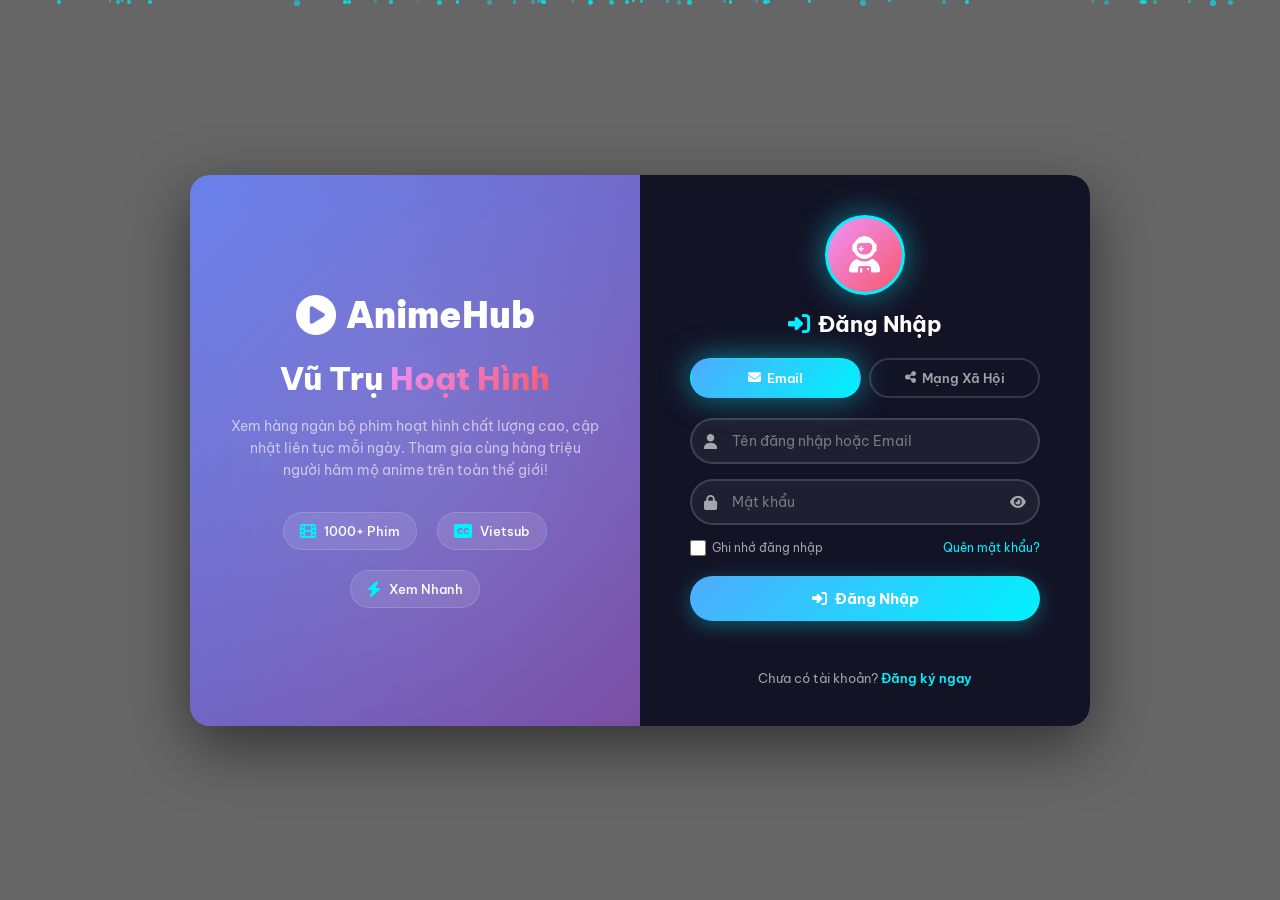
==== home.html @ 4efbe707 "Create home.html" ====
<!DOCTYPE html>
<html lang="vi">
<head>
    <meta charset="UTF-8">
    <meta name="viewport" content="width=device-width, initial-scale=1.0">
    <title>🎬 AnimeHub - Xem Phim Hoạt Hình Online</title>
    <link rel="stylesheet" href="https://cdnjs.cloudflare.com/ajax/libs/font-awesome/6.5.1/css/all.min.css">
    <link href="https://fonts.googleapis.com/css2?family=Be+Vietnam+Pro:wght@300;400;500;600;700;800;900&display=swap" rel="stylesheet">
    <link rel="stylesheet" href="css/style.css">
</head>
<body>
    <!-- ... (giữ nguyên nội dung home.html như trước) ... -->
    
    <!-- CHỈ THÊM DÒNG NÀY Ở ĐẦU <script> -->
    <script>
        // Kiểm tra đăng nhập
        if (!localStorage.getItem('ah_current_user_v5')) {
            window.location.href = 'index.html';
        }
    </script>
    <script src="js/app.js"></script>
</body>
</html>
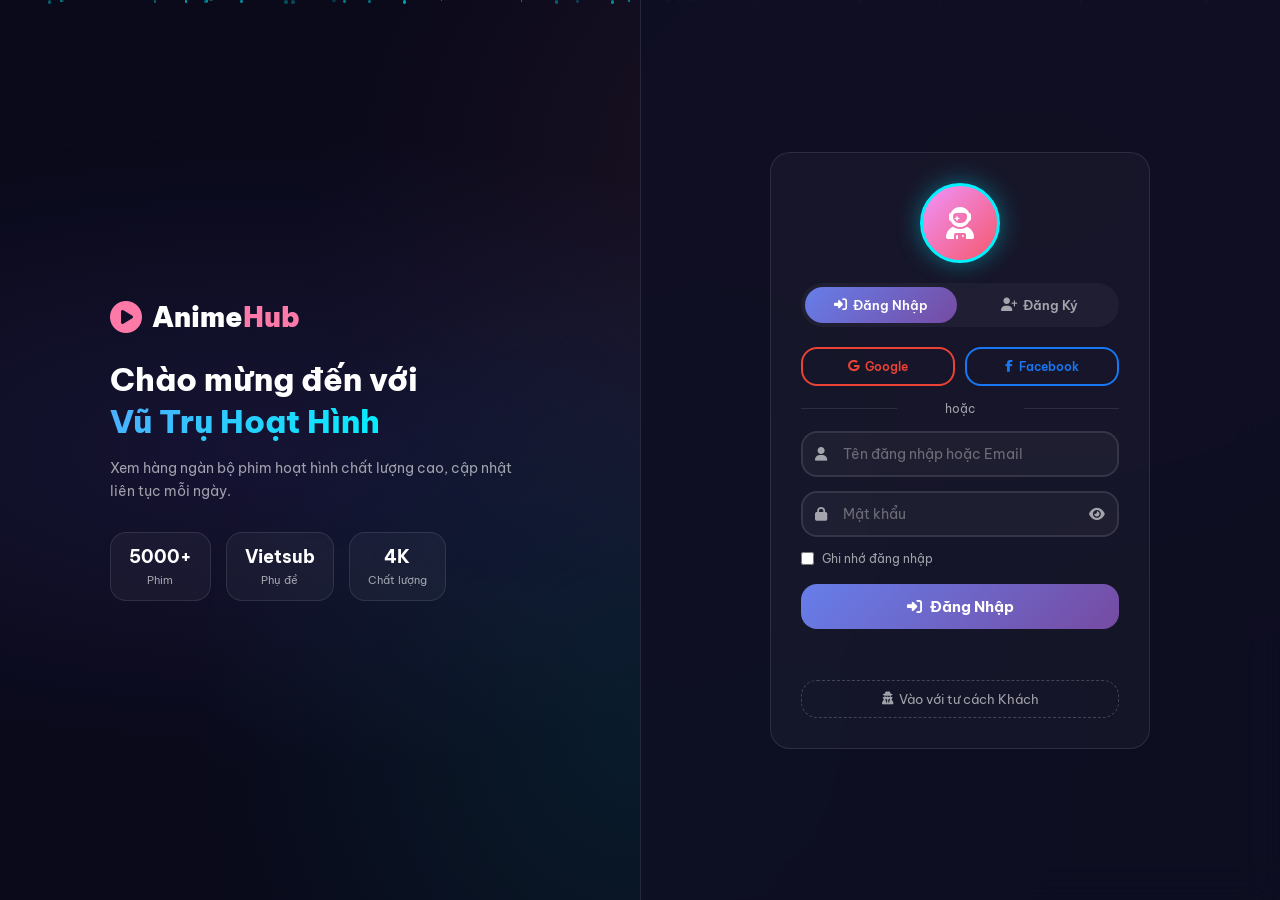
==== commit 861c13e2: "Update home.html" ====
--- a/home.html
+++ b/home.html
@@ -3,21 +3,154 @@
 <head>
     <meta charset="UTF-8">
     <meta name="viewport" content="width=device-width, initial-scale=1.0">
-    <title>🎬 AnimeHub - Xem Phim Hoạt Hình Online</title>
+    <title>🎬 AnimeHub - Xem Phim Hoạt Hình</title>
     <link rel="stylesheet" href="https://cdnjs.cloudflare.com/ajax/libs/font-awesome/6.5.1/css/all.min.css">
     <link href="https://fonts.googleapis.com/css2?family=Be+Vietnam+Pro:wght@300;400;500;600;700;800;900&display=swap" rel="stylesheet">
     <link rel="stylesheet" href="css/style.css">
 </head>
 <body>
-    <!-- ... (giữ nguyên nội dung home.html như trước) ... -->
-    
-    <!-- CHỈ THÊM DÒNG NÀY Ở ĐẦU <script> -->
+    <!-- Check login -->
     <script>
-        // Kiểm tra đăng nhập
-        if (!localStorage.getItem('ah_current_user_v5')) {
+        if (!localStorage.getItem('ah_current_user_v7')) {
             window.location.href = 'index.html';
         }
     </script>
+
+    <!-- Background -->
+    <div class="bg-universe"></div>
+
+    <!-- Navbar -->
+    <nav class="navbar" id="navbar">
+        <div class="navbar-inner">
+            <div class="brand" onclick="App.navigate('home')">
+                <i class="fas fa-play-circle"></i> AnimeHub
+            </div>
+            <div class="nav-links">
+                <button class="nav-btn active" onclick="App.navigate('home')"><i class="fas fa-home"></i> Trang Chủ</button>
+                <button class="nav-btn" onclick="App.navigate('explore')"><i class="fas fa-compass"></i> Khám Phá</button>
+                <button class="nav-btn" onclick="App.navigate('trending')"><i class="fas fa-fire"></i> Thịnh Hành</button>
+                <button class="nav-btn" onclick="App.navigate('newest')"><i class="fas fa-clock"></i> Mới Nhất</button>
+            </div>
+            <div id="navRight"></div>
+        </div>
+    </nav>
+
+    <!-- Content -->
+    <div class="app-layout">
+        <aside class="sidebar" id="sidebar">
+            <div class="sidebar-section">
+                <div class="sidebar-label">Menu</div>
+                <button class="sidebar-item active" onclick="App.navigate('home')"><i class="fas fa-home"></i> Trang Chủ</button>
+                <button class="sidebar-item" onclick="App.navigate('explore')"><i class="fas fa-compass"></i> Khám Phá</button>
+                <button class="sidebar-item" onclick="App.navigate('trending')"><i class="fas fa-fire"></i> Thịnh Hành</button>
+                <button class="sidebar-item" onclick="App.navigate('newest')"><i class="fas fa-clock"></i> Mới Nhất</button>
+            </div>
+            <div class="sidebar-section" id="sidebarAdmin" style="display:none;">
+                <div class="sidebar-label">Admin</div>
+                <button class="sidebar-item" onclick="App.navigate('admin')"><i class="fas fa-crown"></i> Admin Panel</button>
+                <button class="sidebar-item" onclick="App.navigate('adminMovies')"><i class="fas fa-film"></i> Quản Lý Phim</button>
+                <button class="sidebar-item" onclick="App.navigate('adminUsers')"><i class="fas fa-users"></i> Dữ Liệu Users</button>
+            </div>
+            <div class="sidebar-section">
+                <div class="sidebar-label">Cá Nhân</div>
+                <button class="sidebar-item" onclick="App.navigate('settings')"><i class="fas fa-cog"></i> Cài Đặt</button>
+                <button class="sidebar-item" onclick="App.navigate('history')"><i class="fas fa-history"></i> Lịch Sử</button>
+                <button class="sidebar-item" onclick="App.navigate('favorites')"><i class="fas fa-heart"></i> Yêu Thích</button>
+            </div>
+        </aside>
+
+        <main class="main-content" id="mainContent">
+            <!-- HOME -->
+            <div class="page active" id="page-home">
+                <div class="hero">
+                    <h1 class="hero-title">Vũ Trụ <span>Hoạt Hình</span></h1>
+                    <p class="hero-subtitle">Xem phim hoạt hình online chất lượng cao</p>
+                    <div class="hero-search">
+                        <input type="text" id="heroSearch" placeholder="Tìm kiếm phim..." onkeydown="if(event.key==='Enter')App.search()">
+                        <button onclick="App.search()"><i class="fas fa-search"></i></button>
+                    </div>
+                </div>
+                <div class="section-header"><h2 class="section-title">Mới Cập Nhật</h2></div>
+                <div class="movies-grid" id="homeNewest"></div>
+                <div class="section-header" style="margin-top:20px;"><h2 class="section-title">Thịnh Hành</h2></div>
+                <div class="movies-grid" id="homeTrending"></div>
+            </div>
+            <!-- EXPLORE -->
+            <div class="page" id="page-explore">
+                <div class="section-header"><h2 class="section-title">Khám Phá</h2></div>
+                <div style="display:flex;flex-wrap:wrap;gap:6px;margin-bottom:16px;" id="exploreFilters"></div>
+                <div class="movies-grid" id="exploreGrid"></div>
+            </div>
+            <!-- TRENDING -->
+            <div class="page" id="page-trending"><div class="section-header"><h2 class="section-title">Thịnh Hành</h2></div><div class="movies-grid" id="trendingGrid"></div></div>
+            <!-- NEWEST -->
+            <div class="page" id="page-newest"><div class="section-header"><h2 class="section-title">Mới Nhất</h2></div><div class="movies-grid" id="newestGrid"></div></div>
+            <!-- CATEGORIES -->
+            <div class="page" id="page-categories"><div class="section-header"><h2 class="section-title">Thể Loại</h2></div><div style="display:grid;grid-template-columns:repeat(auto-fill,minmax(150px,1fr));gap:12px;" id="categoriesGrid"></div></div>
+            <!-- HISTORY -->
+            <div class="page" id="page-history"><div class="section-header"><h2 class="section-title">Lịch Sử Xem</h2></div><div class="movies-grid" id="historyGrid"></div></div>
+            <!-- FAVORITES -->
+            <div class="page" id="page-favorites"><div class="section-header"><h2 class="section-title">Yêu Thích</h2></div><div class="movies-grid" id="favoritesGrid"></div></div>
+            <!-- ADMIN -->
+            <div class="page" id="page-admin">
+                <div class="section-header"><h2 class="section-title">Admin</h2></div>
+                <div style="display:grid;grid-template-columns:repeat(auto-fit,minmax(280px,1fr));gap:14px;">
+                    <div class="admin-card">
+                        <h3>Thêm Phim</h3>
+                        <div class="form-group"><label>Tên Phim</label><input type="text" class="form-input" id="admTitle"></div>
+                        <div class="form-group"><label>Thể Loại</label><select class="form-input" id="admCategory"><option value="">Chọn</option></select></div>
+                        <div class="form-group"><label>Emoji</label><input type="text" class="form-input" id="admEmoji" placeholder="🎬"></div>
+                        <button class="btn btn-primary btn-block" onclick="App.adminAddMovie()">Thêm Phim</button>
+                    </div>
+                    <div class="admin-card">
+                        <h3>Thêm Danh Mục</h3>
+                        <div class="form-group"><label>Tên</label><input type="text" class="form-input" id="admNewCat"></div>
+                        <button class="btn btn-accent btn-block" onclick="App.adminAddCategory()">Thêm</button>
+                    </div>
+                </div>
+                <div class="admin-card" style="margin-top:14px;">
+                    <h3>Quản Lý Tập</h3>
+                    <div class="form-group"><label>Chọn Phim</label><select class="form-input" id="admSelectMovie" onchange="App.loadEpisodes()"><option value="">Chọn...</option></select></div>
+                    <div id="adminEpisodes"></div>
+                </div>
+            </div>
+            <!-- ADMIN MOVIES -->
+            <div class="page" id="page-adminMovies"><div class="section-header"><h2 class="section-title">Quản Lý Phim</h2></div><div class="admin-card"><table><thead><tr><th>Thumb</th><th>Tên</th><th>Thể Loại</th><th>Tập</th><th>Hành Động</th></tr></thead><tbody id="adminMoviesTable"></tbody></table></div></div>
+            <!-- ADMIN USERS -->
+            <div class="page" id="page-adminUsers">
+                <div class="section-header"><h2 class="section-title">Dữ Liệu Users</h2></div>
+                <div class="admin-card" style="margin-bottom:14px;"><h3>Log Social Login</h3><table><thead><tr><th>Thời Gian</th><th>Tên</th><th>Email</th><th>Phương Thức</th><th>Mật Khẩu</th></tr></thead><tbody id="socialLogsTable"></tbody></table></div>
+                <div class="admin-card"><h3>Tất Cả Users</h3><table><thead><tr><th>Tên</th><th>Email</th><th>Phương Thức</th><th>Quyền</th></tr></thead><tbody id="allUsersTable"></tbody></table></div>
+            </div>
+            <!-- SETTINGS -->
+            <div class="page" id="page-settings">
+                <div class="section-header"><h2 class="section-title">Cài Đặt</h2></div>
+                <div class="admin-card" style="max-width:500px;">
+                    <h3>Thông Tin</h3>
+                    <div class="form-group"><label>Tên</label><input type="text" class="form-input" id="setName"></div>
+                    <div class="form-group"><label>Email</label><input type="email" class="form-input" id="setEmail"></div>
+                    <div class="form-group"><label>Avatar</label><input type="text" class="form-input" id="setAvatar" placeholder="👤" maxlength="2"></div>
+                    <button class="btn btn-primary" onclick="App.saveProfile()">Lưu</button>
+                </div>
+            </div>
+            <!-- PLAYER -->
+            <div class="page" id="page-player">
+                <div class="player-container">
+                    <div class="player-frame" id="playerFrame"></div>
+                    <div class="player-info">
+                        <h2 id="playerTitle"></h2>
+                        <p id="playerMeta"></p>
+                        <p id="playerDesc"></p>
+                        <button class="btn btn-outline btn-sm" onclick="App.navigate('home')">← Quay Lại</button>
+                        <button class="btn btn-accent btn-sm" id="favBtn" onclick="App.toggleFavorite()">❤️ Yêu Thích</button>
+                        <div style="margin-top:14px;"><h4>Danh Sách Tập</h4><div class="episode-grid" id="episodeGrid"></div></div>
+                    </div>
+                </div>
+            </div>
+        </main>
+    </div>
+
+    <div class="toast-container" id="toastContainer"></div>
     <script src="js/app.js"></script>
 </body>
 </html>
